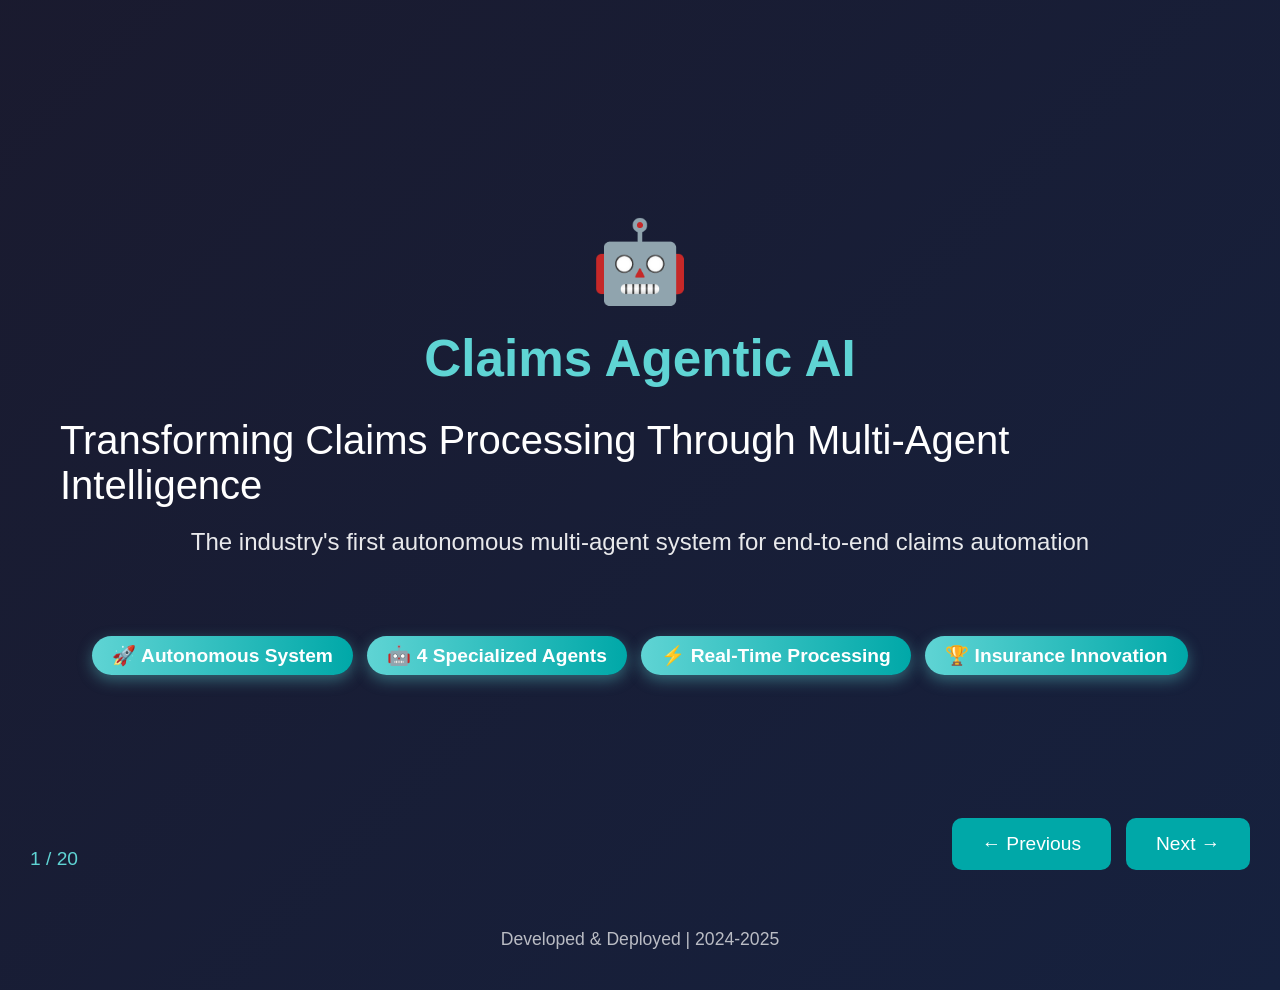
==== index.html @ 51fda303 "Add files via upload" ====
<!DOCTYPE html>
<html lang="en">
<head>
    <meta charset="UTF-8">
    <meta name="viewport" content="width=device-width, initial-scale=1.0">
    <title>Claims Agentic AI - AIA Presentation</title>
    <style>
        * {
            margin: 0;
            padding: 0;
            box-sizing: border-box;
        }

        :root {
            --aia-teal: #00A8A8;
            --aia-dark-teal: #008B8B;
            --aia-light-teal: #7DD3C0;
            --aia-cyan: #5FD4D4;
            --dark-bg: #1a1a2e;
            --light-bg: #f5f5f5;
            --text-dark: #2c3e50;
            --text-light: #ffffff;
        }

        body {
            font-family: 'Segoe UI', Tahoma, Geneva, Verdana, sans-serif;
            overflow: hidden;
            background: var(--dark-bg);
            margin: 0;
            padding: 0;
            width: 100vw;
            height: 100vh;
            display: flex;
            align-items: center;
            justify-content: center;
        }

        .presentation {
            width: 1920px;
            height: 1080px;
            position: relative;
            transform-origin: center center;
        }

        /* Scale presentation to fit viewport */
        @media screen and (max-width: 1919px) {
            .presentation {
                transform: scale(calc(100vw / 1920));
            }
        }

        @media screen and (min-height: 1081px) {
            .presentation {
                transform: scale(calc(100vh / 1080));
            }
        }

        @media screen and (min-width: 1920px) and (min-height: 1081px) {
            .presentation {
                transform: scale(min(calc(100vw / 1920), calc(100vh / 1080)));
            }
        }

        .slide {
            width: 100%;
            height: 100%;
            position: absolute;
            top: 0;
            left: 0;
            opacity: 0;
            transition: opacity 0.6s ease-in-out;
            display: flex;
            flex-direction: column;
            justify-content: center;
            align-items: center;
            padding: 60px;
            overflow: hidden;
        }

        .slide.active {
            opacity: 1;
            z-index: 1;
        }

        .slide-dark {
            background: linear-gradient(135deg, var(--dark-bg) 0%, #16213e 100%);
            color: var(--text-light);
        }

        .slide-light {
            background: var(--light-bg);
            color: var(--text-dark);
        }

        h1 {
            font-size: clamp(2.5rem, 4vw, 4rem);
            margin-bottom: 30px;
            font-weight: 700;
        }

        h2 {
            font-size: clamp(2rem, 3vw, 3rem);
            margin-bottom: 25px;
            font-weight: 600;
        }

        h3 {
            font-size: clamp(1.5rem, 2vw, 2rem);
            margin-bottom: 20px;
            font-weight: 500;
        }

        .highlight {
            color: var(--aia-cyan);
        }

        .problem-text {
            font-size: 1.5rem;
            line-height: 1.8;
            max-width: 1200px;
            text-align: center;
            margin-top: 30px;
        }

        .stats-container {
            display: flex;
            gap: 40px;
            margin-top: 50px;
            flex-wrap: wrap;
            justify-content: center;
        }

        .stat-box {
            background: rgba(95, 212, 212, 0.1);
            border: 2px solid var(--aia-cyan);
            border-radius: 20px;
            padding: 40px;
            min-width: 300px;
            text-align: center;
            transition: transform 0.3s ease;
        }

        .stat-box:hover {
            transform: translateY(-10px);
            box-shadow: 0 10px 30px rgba(95, 212, 212, 0.3);
        }

        .stat-number {
            font-size: 4rem;
            font-weight: 700;
            color: var(--aia-cyan);
            margin-bottom: 15px;
        }

        .stat-label {
            font-size: 1.3rem;
            line-height: 1.6;
        }

        .workflow-step {
            background: rgba(255, 255, 255, 0.05);
            border-left: 4px solid var(--aia-cyan);
            padding: 25px 30px;
            margin: 15px 0;
            border-radius: 10px;
            font-size: 1.4rem;
            max-width: 900px;
            width: 100%;
            text-align: left;
        }

        .workflow-step strong {
            color: var(--aia-cyan);
            font-size: 1.6rem;
        }

        .icon {
            font-size: 5rem;
            margin-bottom: 20px;
        }

        .navigation {
            position: fixed;
            bottom: 30px;
            right: 30px;
            display: flex;
            gap: 15px;
            z-index: 1000;
        }

        .nav-btn {
            background: var(--aia-teal);
            color: white;
            border: none;
            padding: 15px 30px;
            font-size: 1.2rem;
            border-radius: 10px;
            cursor: pointer;
            transition: background 0.3s ease;
        }

        .nav-btn:hover {
            background: var(--aia-dark-teal);
        }

        .slide-counter {
            position: fixed;
            bottom: 30px;
            left: 30px;
            color: var(--aia-cyan);
            font-size: 1.2rem;
            z-index: 1000;
        }

        .two-column {
            display: grid;
            grid-template-columns: 1fr 1fr;
            gap: 50px;
            max-width: 1400px;
            width: 100%;
            align-items: center;
        }

        .benefit-list {
            text-align: left;
            font-size: 1.4rem;
            line-height: 2;
        }

        .benefit-list li {
            margin: 20px 0;
            padding-left: 30px;
            position: relative;
        }

        .benefit-list li::before {
            content: "✓";
            position: absolute;
            left: 0;
            color: var(--aia-cyan);
            font-size: 1.8rem;
            font-weight: bold;
        }

        .process-table {
            width: 100%;
            max-width: 1200px;
            margin-top: 30px;
            border-collapse: separate;
            border-spacing: 0 10px;
        }

        .process-table th,
        .process-table td {
            padding: 20px;
            text-align: left;
            font-size: 1.2rem;
        }

        .process-table th {
            background: var(--aia-teal);
            color: white;
            font-weight: 600;
        }

        .process-table td {
            background: rgba(255, 255, 255, 0.9);
            color: var(--text-dark);
        }

        .process-table tr:hover td {
            background: rgba(95, 212, 212, 0.2);
        }

        .ai-focus {
            background: linear-gradient(90deg, var(--aia-cyan) 0%, var(--aia-teal) 100%) !important;
            color: white !important;
            font-weight: bold;
        }

        .robot-icon {
            font-size: 8rem;
            margin: 30px 0;
        }

        ul {
            list-style: none;
        }

        .chart-container {
            display: flex;
            align-items: flex-end;
            gap: 30px;
            margin: 40px 0;
            height: 400px;
        }

        .chart-bar {
            flex: 1;
            background: var(--aia-teal);
            border-radius: 10px 10px 0 0;
            position: relative;
            display: flex;
            flex-direction: column;
            justify-content: flex-end;
            align-items: center;
            padding: 20px;
            color: white;
            transition: all 0.3s ease;
        }

        .chart-bar:hover {
            transform: scale(1.05);
        }

        .chart-label {
            margin-top: 15px;
            font-size: 1.2rem;
            text-align: center;
        }

        .future-vision {
            font-size: 1.8rem;
            max-width: 1000px;
            text-align: center;
            line-height: 1.8;
            margin: 30px 0;
        }

        @keyframes fadeInUp {
            from {
                opacity: 0;
                transform: translateY(30px);
            }
            to {
                opacity: 1;
                transform: translateY(0);
            }
        }

        .animate-in {
            animation: fadeInUp 0.8s ease-out;
        }

        .demo-container {
            display: grid;
            grid-template-columns: 1fr 1fr;
            gap: 30px;
            max-width: 1400px;
            width: 100%;
            align-items: start;
        }

        .demo-screenshot {
            width: 100%;
            border-radius: 15px;
            box-shadow: 0 10px 40px rgba(0, 0, 0, 0.3);
            border: 2px solid var(--aia-cyan);
        }

        .demo-text {
            display: flex;
            flex-direction: column;
            justify-content: center;
            font-size: 2.5rem;
            line-height: 1.4;
            text-align: left;
        }

        .demo-text .subtitle {
            font-size: 1.3rem;
            margin-top: 20px;
            opacity: 0.8;
        }

        .three-column {
            display: grid;
            grid-template-columns: repeat(3, 1fr);
            gap: 30px;
            max-width: 1400px;
            width: 100%;
            margin-top: 40px;
        }

        .team-box {
            background: rgba(0, 168, 168, 0.15);
            border: 2px solid var(--aia-teal);
            border-radius: 15px;
            padding: 30px;
            text-align: left;
        }

        .team-box h3 {
            color: var(--aia-cyan);
            font-size: 1.6rem;
            margin-bottom: 15px;
            border-bottom: 2px solid var(--aia-cyan);
            padding-bottom: 10px;
        }

        .team-box h4 {
            font-size: 1.2rem;
            margin-top: 20px;
            margin-bottom: 10px;
            font-style: italic;
            color: var(--aia-light-teal);
        }

        .team-box ul {
            font-size: 1.1rem;
            line-height: 1.8;
            margin-left: 20px;
            list-style: disc;
        }

        .value-box {
            background: linear-gradient(135deg, rgba(0, 168, 168, 0.2) 0%, rgba(95, 212, 212, 0.1) 100%);
            border: 2px solid var(--aia-cyan);
            border-radius: 20px;
            padding: 40px 30px;
            text-align: left;
            transition: transform 0.3s ease;
        }

        .value-box:hover {
            transform: translateY(-10px);
            box-shadow: 0 15px 40px rgba(95, 212, 212, 0.3);
        }

        .value-box .multiplier {
            font-size: 5rem;
            font-weight: 700;
            color: var(--aia-cyan);
            margin-bottom: 10px;
        }

        .value-box .value-title {
            font-size: 2rem;
            font-weight: 600;
            margin-bottom: 20px;
        }

        .value-box .value-desc {
            font-size: 1.2rem;
            line-height: 1.6;
            opacity: 0.9;
        }

        .claims-type-box {
            background: linear-gradient(135deg, rgba(0, 168, 168, 0.25) 0%, rgba(95, 212, 212, 0.15) 100%);
            border: 2px solid var(--aia-teal);
            border-radius: 20px;
            padding: 35px;
            text-align: center;
        }

        .claims-type-box h3 {
            font-size: 2rem;
            margin-bottom: 25px;
            color: var(--aia-cyan);
        }

        .metric {
            font-size: 3rem;
            font-weight: 700;
            color: var(--aia-cyan);
            margin: 15px 0;
        }

        .metric-arrow {
            font-size: 2.5rem;
            margin: 0 15px;
            color: var(--aia-light-teal);
        }

        .metric-label {
            font-size: 1.3rem;
            margin-top: 10px;
            line-height: 1.5;
        }

        .icon-large {
            font-size: 4rem;
            margin: 20px 0;
        }

        .workflow-visual {
            display: grid;
            grid-template-columns: 1fr 1fr;
            gap: 50px;
            max-width: 1400px;
            width: 100%;
            align-items: center;
        }

        .workflow-title-section {
            text-align: left;
            padding: 40px;
            background: linear-gradient(135deg, rgba(0, 168, 168, 0.1) 0%, rgba(95, 212, 212, 0.05) 100%);
            border-radius: 20px;
            border-left: 5px solid var(--aia-cyan);
        }

        .workflow-title-section h3 {
            font-size: 2.5rem;
            margin-bottom: 20px;
            line-height: 1.3;
        }

        .workflow-title-section .workflow-icon {
            font-size: 6rem;
            margin-bottom: 20px;
        }

        .workflow-steps-visual {
            display: flex;
            flex-direction: column;
            gap: 20px;
        }

        .workflow-step-visual {
            background: rgba(255, 255, 255, 0.03);
            border: 2px solid rgba(95, 212, 212, 0.3);
            border-radius: 15px;
            padding: 25px 30px;
            display: flex;
            align-items: center;
            gap: 20px;
            transition: all 0.3s ease;
            position: relative;
        }

        .workflow-step-visual:hover {
            background: rgba(95, 212, 212, 0.1);
            border-color: var(--aia-cyan);
            transform: translateX(10px);
        }

        .workflow-step-visual::after {
            content: "↓";
            position: absolute;
            bottom: -30px;
            left: 50%;
            transform: translateX(-50%);
            font-size: 2rem;
            color: var(--aia-cyan);
        }

        .workflow-step-visual:last-child::after {
            display: none;
        }

        .workflow-step-icon {
            font-size: 2.5rem;
            min-width: 60px;
            text-align: center;
        }

        .workflow-step-content {
            flex: 1;
        }

        .workflow-step-content .step-title {
            font-size: 1.4rem;
            font-weight: 600;
            color: var(--aia-cyan);
            margin-bottom: 8px;
        }

        .workflow-step-content .step-desc {
            font-size: 1.2rem;
            opacity: 0.9;
            line-height: 1.5;
        }

        .agent-grid {
            display: grid;
            grid-template-columns: repeat(2, 1fr);
            gap: 30px;
            max-width: 1200px;
            width: 100%;
            margin-top: 40px;
        }

        .agent-card {
            background: linear-gradient(135deg, rgba(0, 168, 168, 0.15) 0%, rgba(95, 212, 212, 0.08) 100%);
            border: 2px solid var(--aia-cyan);
            border-radius: 20px;
            padding: 35px;
            text-align: left;
            position: relative;
            overflow: hidden;
            transition: all 0.4s ease;
        }

        .agent-card::before {
            content: "";
            position: absolute;
            top: 0;
            left: 0;
            width: 5px;
            height: 100%;
            background: linear-gradient(180deg, var(--aia-cyan) 0%, var(--aia-teal) 100%);
        }

        .agent-card:hover {
            transform: translateY(-10px) scale(1.02);
            box-shadow: 0 20px 50px rgba(95, 212, 212, 0.4);
            border-color: var(--aia-light-teal);
        }

        .agent-card .agent-icon {
            font-size: 3.5rem;
            margin-bottom: 20px;
        }

        .agent-card h3 {
            font-size: 1.8rem;
            color: var(--aia-cyan);
            margin-bottom: 15px;
            font-weight: 600;
        }

        .agent-card .agent-desc {
            font-size: 1.2rem;
            line-height: 1.7;
            opacity: 0.95;
            margin-bottom: 20px;
        }

        .agent-card .agent-capabilities {
            margin-top: 15px;
            padding-top: 15px;
            border-top: 1px solid rgba(95, 212, 212, 0.3);
        }

        .agent-card .capability-tag {
            display: inline-block;
            background: rgba(95, 212, 212, 0.2);
            color: var(--aia-light-teal);
            padding: 5px 12px;
            border-radius: 15px;
            font-size: 0.9rem;
            margin: 5px 5px 5px 0;
            border: 1px solid rgba(95, 212, 212, 0.4);
        }

        .orchestration-diagram {
            position: relative;
            width: 100%;
            max-width: 1200px;
            margin: 40px auto;
            padding: 40px;
        }

        .agent-node {
            background: linear-gradient(135deg, rgba(0, 168, 168, 0.2) 0%, rgba(95, 212, 212, 0.1) 100%);
            border: 3px solid var(--aia-cyan);
            border-radius: 15px;
            padding: 20px 25px;
            text-align: center;
            position: relative;
            margin: 20px;
            display: inline-block;
            min-width: 200px;
            transition: all 0.3s ease;
        }

        .agent-node:hover {
            transform: scale(1.05);
            box-shadow: 0 10px 30px rgba(95, 212, 212, 0.5);
        }

        .agent-node .node-icon {
            font-size: 2.5rem;
            margin-bottom: 10px;
        }

        .agent-node .node-title {
            font-size: 1.3rem;
            font-weight: 600;
            color: var(--aia-cyan);
        }

        .framework-features {
            display: grid;
            grid-template-columns: repeat(3, 1fr);
            gap: 25px;
            max-width: 1300px;
            width: 100%;
            margin-top: 40px;
        }

        .feature-card {
            background: rgba(0, 168, 168, 0.1);
            border: 2px solid var(--aia-teal);
            border-radius: 15px;
            padding: 30px;
            text-align: center;
            transition: all 0.3s ease;
        }

        .feature-card:hover {
            background: rgba(0, 168, 168, 0.15);
            transform: translateY(-5px);
        }

        .feature-card .feature-icon {
            font-size: 3rem;
            margin-bottom: 15px;
        }

        .feature-card h4 {
            font-size: 1.5rem;
            color: var(--aia-cyan);
            margin-bottom: 12px;
            font-weight: 600;
        }

        .feature-card p {
            font-size: 1.1rem;
            line-height: 1.6;
            opacity: 0.9;
        }

        .innovation-badge {
            display: inline-block;
            background: linear-gradient(90deg, var(--aia-cyan) 0%, var(--aia-teal) 100%);
            color: white;
            padding: 8px 20px;
            border-radius: 25px;
            font-size: 1.2rem;
            font-weight: 600;
            margin: 10px 5px;
            box-shadow: 0 5px 15px rgba(95, 212, 212, 0.4);
        }

        .day-in-life-container {
            max-width: 1400px;
            width: 100%;
            display: flex;
            flex-direction: column;
            gap: 30px;
        }

        .time-block {
            background: rgba(255, 255, 255, 0.03);
            border-left: 5px solid var(--aia-cyan);
            border-radius: 15px;
            padding: 30px 40px;
            display: flex;
            align-items: center;
            gap: 30px;
            transition: all 0.3s ease;
        }

        .time-block:hover {
            background: rgba(95, 212, 212, 0.08);
            transform: translateX(10px);
        }

        .time-stamp {
            font-size: 2rem;
            font-weight: 700;
            color: var(--aia-cyan);
            min-width: 120px;
            text-align: center;
        }

        .activity-content {
            flex: 1;
        }

        .activity-title {
            font-size: 1.6rem;
            font-weight: 600;
            margin-bottom: 10px;
            color: var(--aia-light-teal);
        }

        .activity-desc {
            font-size: 1.3rem;
            line-height: 1.6;
            opacity: 0.9;
        }

        .pain-point {
            color: #ff6b6b;
            font-weight: 600;
        }

        .system-list {
            display: grid;
            grid-template-columns: repeat(2, 1fr);
            gap: 20px;
            margin-top: 30px;
            max-width: 1000px;
        }

        .system-card {
            background: rgba(255, 107, 107, 0.1);
            border: 2px solid #ff6b6b;
            border-radius: 12px;
            padding: 20px;
            text-align: center;
            font-size: 1.3rem;
            font-weight: 500;
        }

        .intro-question {
            font-size: 1.8rem;
            line-height: 2;
            max-width: 1200px;
            text-align: center;
            margin: 20px 0;
        }

        .emphasis {
            color: var(--aia-cyan);
            font-weight: 600;
            font-size: 2rem;
        }

        .future-contrast {
            background: linear-gradient(135deg, rgba(0, 168, 168, 0.15) 0%, rgba(95, 212, 212, 0.08) 100%);
            border: 3px solid var(--aia-cyan);
            border-radius: 20px;
            padding: 40px;
            margin-top: 30px;
            max-width: 1200px;
        }

        .future-contrast h3 {
            color: var(--aia-cyan);
            margin-bottom: 20px;
        }

        .contrast-point {
            font-size: 1.4rem;
            line-height: 1.8;
            margin: 15px 0;
            padding-left: 30px;
            position: relative;
        }

        .contrast-point::before {
            content: "✓";
            position: absolute;
            left: 0;
            color: var(--aia-cyan);
            font-size: 1.8rem;
            font-weight: bold;
        }

        .orchestration-diagram {
            display: flex;
            flex-direction: column;
            align-items: center;
            gap: 30px;
            max-width: 1400px;
            margin: 20px auto;
        }

        .orchestration-row {
            display: flex;
            align-items: center;
            justify-content: center;
            gap: 30px;
            width: 100%;
        }

        .orchestration-box {
            background: linear-gradient(135deg, rgba(0, 168, 168, 0.2) 0%, rgba(95, 212, 212, 0.1) 100%);
            border: 3px solid var(--aia-cyan);
            border-radius: 15px;
            padding: 25px 40px;
            min-width: 200px;
            text-align: center;
            position: relative;
        }

        .orchestration-box.orchestrator {
            background: linear-gradient(135deg, rgba(0, 168, 168, 0.3) 0%, rgba(95, 212, 212, 0.2) 100%);
            border: 4px solid var(--aia-cyan);
            box-shadow: 0 0 30px rgba(0, 168, 168, 0.5);
        }

        .orchestration-box h4 {
            font-size: 1.6rem;
            margin-bottom: 8px;
            color: var(--aia-cyan);
        }

        .orchestration-box p {
            font-size: 1.1rem;
            opacity: 0.9;
            margin: 0;
        }

        .orchestration-arrow {
            font-size: 3rem;
            color: var(--aia-cyan);
            animation: pulse 2s infinite;
        }

        @keyframes pulse {
            0%, 100% { opacity: 1; }
            50% { opacity: 0.5; }
        }

        .agent-boxes {
            display: grid;
            grid-template-columns: repeat(2, 1fr);
            gap: 20px;
            width: 100%;
            max-width: 800px;
        }

        .agent-small-box {
            background: rgba(255, 255, 255, 0.05);
            border: 2px solid var(--aia-light-teal);
            border-radius: 12px;
            padding: 20px;
            text-align: center;
            font-size: 1.1rem;
            font-weight: 600;
            color: var(--aia-light-teal);
            transition: all 0.3s ease;
        }

        .agent-small-box:hover {
            background: rgba(95, 212, 212, 0.1);
            border-color: var(--aia-cyan);
            transform: translateY(-5px);
        }

        .agent-small-box .agent-icon-small {
            font-size: 2.5rem;
            display: block;
            margin-bottom: 10px;
        }

        .agent-small-box .agent-name {
            font-size: 1.3rem;
            font-weight: 700;
            margin-bottom: 8px;
            color: var(--aia-cyan);
        }

        .agent-small-box .agent-capabilities-small {
            font-size: 0.95rem;
            opacity: 0.85;
            line-height: 1.4;
            margin-top: 8px;
        }

        .orchestration-label {
            position: absolute;
            top: -15px;
            background: var(--dark-bg);
            padding: 5px 15px;
            font-size: 0.9rem;
            color: var(--aia-cyan);
            font-weight: 700;
            text-transform: uppercase;
            letter-spacing: 1px;
        }
    </style>
</head>
<body>
    <div class="presentation">
        <!-- Slide 1: Title -->
        <div class="slide slide-dark active">
            <div class="icon">🤖</div>
            <h1><span class="highlight">Claims Agentic AI</span></h1>
            <h3 style="font-size: 2.5rem; margin-bottom: 20px;">Transforming Claims Processing Through Multi-Agent Intelligence</h3>
            <p style="font-size: 1.5rem; max-width: 1000px; text-align: center; margin-bottom: 30px; opacity: 0.9;">
                The industry's first autonomous multi-agent system for end-to-end claims automation
            </p>
            <div style="margin-top: 40px;">
                <span class="innovation-badge">🚀 Autonomous System</span>
                <span class="innovation-badge">🤖 4 Specialized Agents</span>
                <span class="innovation-badge">⚡ Real-Time Processing</span>
                <span class="innovation-badge">🏆 Insurance Innovation</span>
            </div>
            <div style="position: absolute; bottom: 40px; font-size: 1.1rem; opacity: 0.7;">
                Developed & Deployed | 2024-2025
            </div>
        </div>

        <!-- Slide 2: Introduction Questions -->
        <div class="slide slide-dark">
            <div class="icon">🤔</div>
            <h2>Have you ever filed an insurance claim?</h2>
            <div class="intro-question">
                <p style="font-size: 2rem;">You remember the <span class="highlight">customer experience</span></p>
                <p style="margin-top: 60px; font-size: 2.5rem;"><strong>But what happens <span class="highlight">behind the scenes?</span></strong></p>
            </div>
        </div>

        <!-- Slide 3: Behind the Scenes Questions -->
        <div class="slide slide-dark">
            <div class="icon">🔍</div>
            <h2>The Hidden Reality</h2>
            <div class="intro-question">
                <p><span class="emphasis">6+ systems</span> to review one case</p>
                <p style="margin-top: 40px;"><span class="emphasis">100% manual</span> review for flagged claims</p>
                <p style="margin-top: 40px;"><span class="emphasis">Hours</span> gathering fragmented data</p>
                <p style="margin-top: 60px; font-size: 1.5rem; opacity: 0.8;">...before the assessment even begins</p>
            </div>
        </div>

        <!-- Slide 4: A Day in the Life - Current State -->
        <div class="slide slide-dark">
            <h2>A Typical Day: <span class="pain-point">Claims Assessor</span></h2>
            <div class="day-in-life-container">
                <div class="time-block">
                    <div class="time-stamp">9:00 AM</div>
                    <div class="activity-content">
                        <div class="activity-title">Inbox: <span class="pain-point">20 claims</span></div>
                        <div class="activity-desc">Each needs manual review across 6+ systems</div>
                    </div>
                </div>
                <div class="time-block">
                    <div class="time-stamp">9:15 AM</div>
                    <div class="activity-content">
                        <div class="activity-title">System hopping</div>
                        <div class="activity-desc">Policy system → Claims history → Customer portal → Documents</div>
                    </div>
                </div>
                <div class="time-block">
                    <div class="time-stamp">10:30 AM</div>
                    <div class="activity-content">
                        <div class="activity-title">"Eye-ball" document review</div>
                        <div class="activity-desc">Is this relevant? Authentic? Does it match the claim?</div>
                    </div>
                </div>
                <div class="time-block">
                    <div class="time-stamp">12:00 PM</div>
                    <div class="activity-content">
                        <div class="activity-title">Cross-referencing history</div>
                        <div class="activity-desc">Searching for patterns, duplicates, fraud indicators</div>
                    </div>
                </div>
                <div class="time-block">
                    <div class="time-stamp">1:00 PM</div>
                    <div class="activity-content">
                        <div class="activity-title">Progress: <span class="pain-point">3 of 20</span> claims</div>
                        <div class="activity-desc">17 more to go... and it's only lunch</div>
                    </div>
                </div>
            </div>
        </div>

        <!-- Slide 5: Data Fragmentation -->
        <div class="slide slide-dark">
            <h2><span class="pain-point">6 Business Areas</span> for 1 Decision</h2>
            <p style="font-size: 1.3rem; margin-bottom: 40px; opacity: 0.85;">Data scattered across multiple systems - IL, Case 360, Claims Ezy, and more</p>
            <div class="system-list">
                <div class="system-card">
                    <div style="font-size: 2rem; margin-bottom: 10px;">📋</div>
                    <div style="font-weight: 600;">Policy Management</div>
                    <div style="font-size: 0.9rem; opacity: 0.7; margin-top: 5px;">Integral Life</div>
                </div>
                <div class="system-card">
                    <div style="font-size: 2rem; margin-bottom: 10px;">🗄️</div>
                    <div style="font-weight: 600;">Claims History</div>
                    <div style="font-size: 0.9rem; opacity: 0.7; margin-top: 5px;">IL, Case 360</div>
                </div>
                <div class="system-card">
                    <div style="font-size: 2rem; margin-bottom: 10px;">👤</div>
                    <div style="font-weight: 600;">Customer Info</div>
                    <div style="font-size: 0.9rem; opacity: 0.7; margin-top: 5px;">Multiple systems</div>
                </div>
                <div class="system-card">
                    <div style="font-size: 2rem; margin-bottom: 10px;">📄</div>
                    <div style="font-weight: 600;">Documents</div>
                    <div style="font-size: 0.9rem; opacity: 0.7; margin-top: 5px;">Case 360</div>
                </div>
                <div class="system-card">
                    <div style="font-size: 2rem; margin-bottom: 10px;">💰</div>
                    <div style="font-weight: 600;">Payments</div>
                    <div style="font-size: 0.9rem; opacity: 0.7; margin-top: 5px;">Claims Ezy, IL</div>
                </div>
                <div class="system-card">
                    <div style="font-size: 2rem; margin-bottom: 10px;">📊</div>
                    <div style="font-weight: 600;">Business Rules</div>
                    <div style="font-size: 0.9rem; opacity: 0.7; margin-top: 5px;">Across systems</div>
                </div>
            </div>
            <p class="problem-text" style="margin-top: 40px; font-size: 2rem;">
                Every context switch = <span class="pain-point">Lost time</span><br>
                Every manual review = <span class="pain-point">Human error risk</span><br>
                Every repetitive task = <span class="pain-point">Reduced efficiency</span>
            </p>
        </div>

        <!-- Slide 6: The Future - Introduction -->
        <div class="slide slide-dark">
            <div class="icon">✨</div>
            <h2>Now Imagine: <span class="highlight">One Morning in 2025</span></h2>
            <div class="future-contrast">
                <h3>The Future of Work</h3>
                <div class="contrast-point">ONE interface. All systems integrated.</div>
                <div class="contrast-point">20 claims. Each with AI-powered summary.</div>
                <div class="contrast-point">Click once: Policy + History + Documents + Decision recommendation</div>
                <div class="contrast-point">Zero system hopping. Zero manual validation.</div>
                <div class="contrast-point">Your expertise focused on judgment, not data gathering</div>
            </div>
            <p style="font-size: 2.2rem; margin-top: 50px; text-align: center; font-weight: 600;">
                The <span class="highlight">Future of Claims Assessment</span> starts today
            </p>
        </div>

        <!-- Slide 7: The Problem -->
        <div class="slide slide-dark">
            <div class="icon">⚠️</div>
            <h2>The Core Problem</h2>
            <p class="problem-text" style="font-size: 2.2rem; line-height: 1.6;">
                Manual processes don't scale.<br>
                <span style="margin-top: 30px; display: block;">Claims volume is <span class="highlight">growing</span></span>
                <span style="margin-top: 20px; display: block;">Assessment capacity is <span class="pain-point">not</span></span>
            </p>
        </div>

        <!-- Slide 3: Key Pain Points -->
        <div class="slide slide-dark">
            <h2>Key Factors Contributing to Manual Workload</h2>
            <div class="stats-container">
                <div class="stat-box">
                    <div class="stat-number">54%</div>
                    <div class="stat-label">Cases fail OCR and/or business validation logic, requiring manual input at submission</div>
                </div>
                <div class="stat-box">
                    <div class="stat-number">52%</div>
                    <div class="stat-label">Claim cases failing auto-validation and require assessor to perform another round of validation</div>
                </div>
                <div class="stat-box">
                    <div class="stat-number">10%</div>
                    <div class="stat-label">Cases require pending management</div>
                </div>
            </div>
        </div>

        <!-- Slide 4: The Opportunity -->
        <div class="slide slide-dark">
            <h2>The Opportunity</h2>
            <div class="future-vision">
                <p><strong>64%</strong> of operations headcount currently perform day-to-day routine tasks to support our growing business.</p>
                <p style="margin-top: 30px;">With <strong>1.15m</strong> individual life customers and <strong>3.4m</strong> in-force IL policies (2025-2028),</p>
                <p style="margin-top: 20px; font-size: 2.2rem;">There is an opportunity to leverage <span class="highlight">Agentic AI instead of adding operation headcount</span></p>
            </div>
        </div>

        <!-- Slide 5: The Solution -->
        <div class="slide slide-dark">
            <div class="icon">🤖</div>
            <h2>The Solution: <span class="highlight">Multi-Agent AI</span></h2>
            <div class="benefit-list">
                <ul>
                    <li>4 specialized agents working autonomously</li>
                    <li>Extract, validate, and process claims automatically</li>
                    <li>Real-time decisions with built-in business rules</li>
                    <li>Human oversight for exceptional cases</li>
                </ul>
            </div>
        </div>

        <!-- Slide 5b: Multi-Agent Architecture -->
        <div class="slide slide-dark">
            <h2 style="margin-bottom: 10px;"><span class="highlight">Detailed View of Agentic AI Claim Process</span></h2>

            <!-- Top: Incoming Claim -->
            <div style="text-align: center; margin-bottom: 4px;">
                <div style="display: inline-block; border: 2px solid var(--aia-cyan); border-radius: 25px; padding: 6px 20px; background: rgba(95, 212, 212, 0.1);">
                    <span style="font-size: 1.05rem; font-weight: 600;">📋 Incoming claim is submitted</span>
                </div>
            </div>

            <!-- Arrow down to OCR -->
            <div style="text-align: center; margin-bottom: 2px;">
                <div style="font-size: 1.5rem; color: var(--aia-cyan);">↓</div>
            </div>

            <!-- OCR Extraction Stage -->
            <div style="text-align: center; margin-bottom: 4px;">
                <div style="display: inline-block; background: linear-gradient(135deg, rgba(0, 168, 168, 0.2) 0%, rgba(95, 212, 212, 0.1) 100%); border: 2px solid var(--aia-teal); border-radius: 12px; padding: 8px 24px; box-shadow: 0 3px 12px rgba(0, 168, 168, 0.2);">
                    <div style="font-size: 1.6rem; margin-bottom: 3px;">📄</div>
                    <h3 style="font-size: 1.2rem; margin-bottom: 3px; font-weight: 700; color: var(--aia-cyan);">OCR Data Extraction</h3>
                    <p style="font-size: 0.9rem; margin: 0; opacity: 0.9;">Extracts relevant data from submitted documents</p>
                </div>
            </div>

            <!-- Arrow down to Claims Manager -->
            <div style="text-align: center; margin-bottom: 2px;">
                <div style="font-size: 1.5rem; color: var(--aia-cyan);">↓</div>
            </div>

            <!-- Claims Manager Bar -->
            <div style="background: linear-gradient(90deg, var(--aia-cyan) 0%, #d946ef 100%); padding: 10px; border-radius: 12px; margin-bottom: 5px; box-shadow: 0 4px 15px rgba(95, 212, 212, 0.4);">
                <h3 style="font-size: 1.4rem; margin-bottom: 4px; font-weight: 700; text-align: center;">Claims Manager</h3>
                <p style="font-size: 1rem; margin: 0; text-align: center; opacity: 0.95;">Orchestrates which agents and tools are needed to process a claim</p>
            </div>

            <!-- Downward Arrows from Claims Manager -->
            <div style="display: grid; grid-template-columns: repeat(4, 1fr); gap: 18px; max-width: 1300px; margin-left: auto; margin-right: auto; margin-bottom: 2px;">
                <div style="text-align: center;">
                    <div style="font-size: 1.5rem; color: var(--aia-cyan); animation: pulse 2s infinite;">↓</div>
                </div>
                <div style="text-align: center;">
                    <div style="font-size: 1.5rem; color: var(--aia-cyan); animation: pulse 2s infinite 0.2s;">↓</div>
                </div>
                <div style="text-align: center;">
                    <div style="font-size: 1.5rem; color: var(--aia-cyan); animation: pulse 2s infinite 0.4s;">↓</div>
                </div>
                <div style="text-align: center;">
                    <div style="font-size: 1.5rem; color: var(--aia-cyan); animation: pulse 2s infinite 0.6s;">↓</div>
                </div>
            </div>

            <!-- Agent Workflow Grid -->
            <div style="display: grid; grid-template-columns: repeat(4, 1fr); gap: 18px; margin-bottom: 6px; max-width: 1300px; margin-left: auto; margin-right: auto;">

                <!-- Document Validation Agent -->
                <div class="process-agent-card" style="box-shadow: 0 4px 15px rgba(0, 168, 168, 0.3);">
                    <div class="agent-header" style="background: linear-gradient(135deg, rgba(0, 168, 168, 0.25) 0%, rgba(95, 212, 212, 0.15) 100%); border: 2px solid var(--aia-cyan); border-radius: 10px 10px 0 0; padding: 10px; text-align: center;">
                        <h4 style="font-size: 1.15rem; margin-bottom: 4px; color: var(--aia-cyan); font-weight: 700;">Document Validation</h4>
                        <p style="font-size: 0.85rem; margin: 0; line-height: 1.3;">Validates submitted documents for completeness, authenticity, and relevance</p>
                    </div>
                    <div class="agent-tool" style="background: rgba(255, 255, 255, 0.05); border: 2px solid rgba(95, 212, 212, 0.5); border-top: none; border-radius: 0 0 10px 10px; padding: 10px; text-align: center; min-height: 80px; display: flex; flex-direction: column; align-items: center; justify-content: center;">
                        <div style="font-size: 2rem; margin-bottom: 5px;">📄</div>
                        <div style="font-size: 0.9rem; font-weight: 600; color: var(--aia-light-teal);">OCR Processing<br>Document Classification</div>
                    </div>
                </div>

                <!-- Claim Validation Agent -->
                <div class="process-agent-card" style="box-shadow: 0 4px 15px rgba(0, 168, 168, 0.3);">
                    <div class="agent-header" style="background: linear-gradient(135deg, rgba(0, 168, 168, 0.25) 0%, rgba(95, 212, 212, 0.15) 100%); border: 2px solid var(--aia-cyan); border-radius: 10px 10px 0 0; padding: 10px; text-align: center;">
                        <h4 style="font-size: 1.15rem; margin-bottom: 4px; color: var(--aia-cyan); font-weight: 700;">Claim Validation</h4>
                        <p style="font-size: 0.85rem; margin: 0; line-height: 1.3;">Verifies claim data against policy terms, benefit mappings, and business rules</p>
                    </div>
                    <div class="agent-tool" style="background: rgba(255, 255, 255, 0.05); border: 2px solid rgba(95, 212, 212, 0.5); border-top: none; border-radius: 0 0 10px 10px; padding: 10px; text-align: center; min-height: 80px; display: flex; flex-direction: column; align-items: center; justify-content: center;">
                        <div style="font-size: 2rem; margin-bottom: 5px;">✅</div>
                        <div style="font-size: 0.9rem; font-weight: 600; color: var(--aia-light-teal);">Policy Validation<br>Business Rules</div>
                    </div>
                </div>

                <!-- Claim Summarization Agent -->
                <div class="process-agent-card" style="box-shadow: 0 4px 15px rgba(0, 168, 168, 0.3);">
                    <div class="agent-header" style="background: linear-gradient(135deg, rgba(0, 168, 168, 0.25) 0%, rgba(95, 212, 212, 0.15) 100%); border: 2px solid var(--aia-cyan); border-radius: 10px 10px 0 0; padding: 10px; text-align: center;">
                        <h4 style="font-size: 1.15rem; margin-bottom: 4px; color: var(--aia-cyan); font-weight: 700;">Claim Summarization</h4>
                        <p style="font-size: 0.85rem; margin: 0; line-height: 1.3;">Generates intelligent summaries by analyzing claim details, historical patterns, and relevant context</p>
                    </div>
                    <div class="agent-tool" style="background: rgba(255, 255, 255, 0.05); border: 2px solid rgba(95, 212, 212, 0.5); border-top: none; border-radius: 0 0 10px 10px; padding: 10px; text-align: center; min-height: 80px; display: flex; flex-direction: column; align-items: center; justify-content: center;">
                        <div style="font-size: 2rem; margin-bottom: 5px;">📊</div>
                        <div style="font-size: 0.9rem; font-weight: 600; color: var(--aia-light-teal);">Contextual Analysis<br>Actionable Insights</div>
                    </div>
                </div>

                <!-- Claim Decision Agent -->
                <div class="process-agent-card" style="box-shadow: 0 4px 15px rgba(0, 168, 168, 0.3);">
                    <div class="agent-header" style="background: linear-gradient(135deg, rgba(0, 168, 168, 0.25) 0%, rgba(95, 212, 212, 0.15) 100%); border: 2px solid var(--aia-cyan); border-radius: 10px 10px 0 0; padding: 10px; text-align: center;">
                        <h4 style="font-size: 1.15rem; margin-bottom: 4px; color: var(--aia-cyan); font-weight: 700;">Claim Decision</h4>
                        <p style="font-size: 0.85rem; margin: 0; line-height: 1.3;">Applies business parameters and generates evidence-based recommendations</p>
                    </div>
                    <div class="agent-tool" style="background: rgba(255, 255, 255, 0.05); border: 2px solid rgba(95, 212, 212, 0.5); border-top: none; border-radius: 0 0 10px 10px; padding: 10px; text-align: center; min-height: 80px; display: flex; flex-direction: column; align-items: center; justify-content: center;">
                        <div style="font-size: 2rem; margin-bottom: 5px;">💡</div>
                        <div style="font-size: 0.9rem; font-weight: 600; color: var(--aia-light-teal);">Decision Logic<br>Risk Assessment</div>
                    </div>
                </div>

            </div>

            <!-- Downward Arrows to Human Review -->
            <div style="display: grid; grid-template-columns: repeat(4, 1fr); gap: 18px; max-width: 1300px; margin-left: auto; margin-right: auto; margin-bottom: 2px;">
                <div style="text-align: center;">
                    <div style="font-size: 1.5rem; color: var(--aia-light-teal);">↓</div>
                </div>
                <div style="text-align: center;">
                    <div style="font-size: 1.5rem; color: var(--aia-light-teal);">↓</div>
                </div>
                <div style="text-align: center;">
                    <div style="font-size: 1.5rem; color: var(--aia-light-teal);">↓</div>
                </div>
                <div style="text-align: center;">
                    <div style="font-size: 1.5rem; color: var(--aia-light-teal);">↓</div>
                </div>
            </div>

            <!-- Bottom: Human Review -->
            <div style="text-align: center; margin-top: 2px; margin-bottom: 10px;">
                <div style="display: inline-block; border: 2px solid #d946ef; border-radius: 25px; padding: 6px 20px; background: rgba(217, 70, 239, 0.1);">
                    <span style="font-size: 1.05rem; font-weight: 600;">👤 Human Review of Exceptions</span>
                </div>
            </div>

            <!-- Source Systems Section -->
            <div style="margin-top: 10px; padding-top: 10px; border-top: 2px solid rgba(95, 212, 212, 0.3);">
                <h3 style="text-align: center; font-size: 1.1rem; margin-bottom: 8px; color: var(--aia-cyan);">📊 Core Source Systems</h3>
                <div style="display: grid; grid-template-columns: repeat(3, 1fr); gap: 12px; max-width: 800px; margin: 0 auto;">
                    <div style="background: rgba(0, 168, 168, 0.1); border: 2px solid var(--aia-teal); border-radius: 8px; padding: 8px; text-align: center;">
                        <div style="font-size: 1.4rem; margin-bottom: 4px;">📋</div>
                        <div style="font-size: 0.95rem; font-weight: 600; color: var(--aia-light-teal);">Case 360</div>
                    </div>
                    <div style="background: rgba(0, 168, 168, 0.1); border: 2px solid var(--aia-teal); border-radius: 8px; padding: 8px; text-align: center;">
                        <div style="font-size: 1.4rem; margin-bottom: 4px;">🏥</div>
                        <div style="font-size: 0.95rem; font-weight: 600; color: var(--aia-light-teal);">Integral Life</div>
                    </div>
                    <div style="background: rgba(0, 168, 168, 0.1); border: 2px solid var(--aia-teal); border-radius: 8px; padding: 8px; text-align: center;">
                        <div style="font-size: 1.4rem; margin-bottom: 4px;">⚡</div>
                        <div style="font-size: 0.95rem; font-weight: 600; color: var(--aia-light-teal);">Claims Ezy</div>
                    </div>
                </div>
                <p style="font-size: 0.85rem; margin-top: 6px; text-align: center; opacity: 0.8;">These systems provide data to the Claims Manager ecosystem</p>
            </div>
        </div>

        <!-- Slide 5c: Agent Details -->
        <div class="slide slide-dark">
            <h2 style="margin-bottom: 12px;"><span class="highlight">Specialized Agent</span> Capabilities</h2>
            <p style="font-size: 1.1rem; margin-bottom: 20px; max-width: 1200px; text-align: center;">
                Each agent performs specific functions under autonomous orchestration
            </p>
            <div style="display: grid; grid-template-columns: repeat(2, 1fr); gap: 20px; max-width: 1200px; width: 100%; margin-top: 20px;">
                <div style="background: linear-gradient(135deg, rgba(0, 168, 168, 0.15) 0%, rgba(95, 212, 212, 0.08) 100%); border: 2px solid var(--aia-cyan); border-radius: 15px; padding: 25px; text-align: left; position: relative; overflow: hidden; transition: all 0.4s ease;">
                    <div style="position: absolute; top: 0; left: 0; width: 4px; height: 100%; background: linear-gradient(180deg, var(--aia-cyan) 0%, var(--aia-teal) 100%);"></div>
                    <div style="font-size: 2.8rem; margin-bottom: 12px;">📄</div>
                    <h3 style="font-size: 1.5rem; color: var(--aia-cyan); margin-bottom: 10px; font-weight: 600;">Document Validation Agent</h3>
                    <p style="font-size: 1.05rem; line-height: 1.5; opacity: 0.95; margin-bottom: 15px;">Intelligently validates submitted documents for completeness, authenticity, and relevance using advanced OCR and document analysis</p>
                    <div style="margin-top: 12px; padding-top: 12px; border-top: 1px solid rgba(95, 212, 212, 0.3);">
                        <span style="display: inline-block; background: rgba(95, 212, 212, 0.2); color: var(--aia-light-teal); padding: 4px 10px; border-radius: 12px; font-size: 0.85rem; margin: 4px 4px 4px 0; border: 1px solid rgba(95, 212, 212, 0.4);">OCR Processing</span>
                        <span style="display: inline-block; background: rgba(95, 212, 212, 0.2); color: var(--aia-light-teal); padding: 4px 10px; border-radius: 12px; font-size: 0.85rem; margin: 4px 4px 4px 0; border: 1px solid rgba(95, 212, 212, 0.4);">Document Classification</span>
                        <span style="display: inline-block; background: rgba(95, 212, 212, 0.2); color: var(--aia-light-teal); padding: 4px 10px; border-radius: 12px; font-size: 0.85rem; margin: 4px 4px 4px 0; border: 1px solid rgba(95, 212, 212, 0.4);">Data Extraction</span>
                    </div>
                </div>
                <div style="background: linear-gradient(135deg, rgba(0, 168, 168, 0.15) 0%, rgba(95, 212, 212, 0.08) 100%); border: 2px solid var(--aia-cyan); border-radius: 15px; padding: 25px; text-align: left; position: relative; overflow: hidden; transition: all 0.4s ease;">
                    <div style="position: absolute; top: 0; left: 0; width: 4px; height: 100%; background: linear-gradient(180deg, var(--aia-cyan) 0%, var(--aia-teal) 100%);"></div>
                    <div style="font-size: 2.8rem; margin-bottom: 12px;">✅</div>
                    <h3 style="font-size: 1.5rem; color: var(--aia-cyan); margin-bottom: 10px; font-weight: 600;">Claim Validation Agent</h3>
                    <p style="font-size: 1.05rem; line-height: 1.5; opacity: 0.95; margin-bottom: 15px;">Verifies claim data against IL system, policy terms, benefit mappings, and business rules to ensure accuracy and compliance</p>
                    <div style="margin-top: 12px; padding-top: 12px; border-top: 1px solid rgba(95, 212, 212, 0.3);">
                        <span style="display: inline-block; background: rgba(95, 212, 212, 0.2); color: var(--aia-light-teal); padding: 4px 10px; border-radius: 12px; font-size: 0.85rem; margin: 4px 4px 4px 0; border: 1px solid rgba(95, 212, 212, 0.4);">Policy Validation</span>
                        <span style="display: inline-block; background: rgba(95, 212, 212, 0.2); color: var(--aia-light-teal); padding: 4px 10px; border-radius: 12px; font-size: 0.85rem; margin: 4px 4px 4px 0; border: 1px solid rgba(95, 212, 212, 0.4);">Business Rules</span>
                        <span style="display: inline-block; background: rgba(95, 212, 212, 0.2); color: var(--aia-light-teal); padding: 4px 10px; border-radius: 12px; font-size: 0.85rem; margin: 4px 4px 4px 0; border: 1px solid rgba(95, 212, 212, 0.4);">Benefit Mapping</span>
                    </div>
                </div>
                <div style="background: linear-gradient(135deg, rgba(0, 168, 168, 0.15) 0%, rgba(95, 212, 212, 0.08) 100%); border: 2px solid var(--aia-cyan); border-radius: 15px; padding: 25px; text-align: left; position: relative; overflow: hidden; transition: all 0.4s ease;">
                    <div style="position: absolute; top: 0; left: 0; width: 4px; height: 100%; background: linear-gradient(180deg, var(--aia-cyan) 0%, var(--aia-teal) 100%);"></div>
                    <div style="font-size: 2.8rem; margin-bottom: 12px;">📊</div>
                    <h3 style="font-size: 1.5rem; color: var(--aia-cyan); margin-bottom: 10px; font-weight: 600;">Claim Summarization Agent</h3>
                    <p style="font-size: 1.05rem; line-height: 1.5; opacity: 0.95; margin-bottom: 15px;">Generates intelligent summaries by analyzing claim details, historical patterns, and relevant context to provide assessors with actionable insights</p>
                    <div style="margin-top: 12px; padding-top: 12px; border-top: 1px solid rgba(95, 212, 212, 0.3);">
                        <span style="display: inline-block; background: rgba(95, 212, 212, 0.2); color: var(--aia-light-teal); padding: 4px 10px; border-radius: 12px; font-size: 0.85rem; margin: 4px 4px 4px 0; border: 1px solid rgba(95, 212, 212, 0.4);">NLP Analysis</span>
                        <span style="display: inline-block; background: rgba(95, 212, 212, 0.2); color: var(--aia-light-teal); padding: 4px 10px; border-radius: 12px; font-size: 0.85rem; margin: 4px 4px 4px 0; border: 1px solid rgba(95, 212, 212, 0.4);">Pattern Recognition</span>
                        <span style="display: inline-block; background: rgba(95, 212, 212, 0.2); color: var(--aia-light-teal); padding: 4px 10px; border-radius: 12px; font-size: 0.85rem; margin: 4px 4px 4px 0; border: 1px solid rgba(95, 212, 212, 0.4);">Context Generation</span>
                    </div>
                </div>
                <div style="background: linear-gradient(135deg, rgba(0, 168, 168, 0.15) 0%, rgba(95, 212, 212, 0.08) 100%); border: 2px solid var(--aia-cyan); border-radius: 15px; padding: 25px; text-align: left; position: relative; overflow: hidden; transition: all 0.4s ease;">
                    <div style="position: absolute; top: 0; left: 0; width: 4px; height: 100%; background: linear-gradient(180deg, var(--aia-cyan) 0%, var(--aia-teal) 100%);"></div>
                    <div style="font-size: 2.8rem; margin-bottom: 12px;">💡</div>
                    <h3 style="font-size: 1.5rem; color: var(--aia-cyan); margin-bottom: 10px; font-weight: 600;">Claim Decision Agent</h3>
                    <p style="font-size: 1.05rem; line-height: 1.5; opacity: 0.95; margin-bottom: 15px;">Applies DR business parameters and generates evidence-based recommendations for claim decisions, supporting assessors with confidence scores</p>
                    <div style="margin-top: 12px; padding-top: 12px; border-top: 1px solid rgba(95, 212, 212, 0.3);">
                        <span style="display: inline-block; background: rgba(95, 212, 212, 0.2); color: var(--aia-light-teal); padding: 4px 10px; border-radius: 12px; font-size: 0.85rem; margin: 4px 4px 4px 0; border: 1px solid rgba(95, 212, 212, 0.4);">Decision Logic</span>
                        <span style="display: inline-block; background: rgba(95, 212, 212, 0.2); color: var(--aia-light-teal); padding: 4px 10px; border-radius: 12px; font-size: 0.85rem; margin: 4px 4px 4px 0; border: 1px solid rgba(95, 212, 212, 0.4);">Risk Assessment</span>
                        <span style="display: inline-block; background: rgba(95, 212, 212, 0.2); color: var(--aia-light-teal); padding: 4px 10px; border-radius: 12px; font-size: 0.85rem; margin: 4px 4px 4px 0; border: 1px solid rgba(95, 212, 212, 0.4);">Recommendation Engine</span>
                    </div>
                </div>
            </div>
        </div>

        <!-- Slide 5d: End-to-End Claims Process -->
        <div class="slide slide-dark">
            <h2 style="margin-bottom: 15px;"><span class="highlight">End-to-End Claims Process</span> & Benefits</h2>
            <p style="font-size: 1rem; margin-bottom: 28px; opacity: 0.8;">Transforming the complete claims journey from submission to decision</p>

            <div style="display: grid; grid-template-columns: 1fr 3fr 1fr; gap: 25px; max-width: 1400px; width: 100%;">

                <!-- Left Column: Pre-AI Steps -->
                <div style="display: flex; flex-direction: column; gap: 15px; justify-content: center;">
                    <div style="background: rgba(255, 255, 255, 0.03); border: 2px solid rgba(95, 212, 212, 0.25); border-radius: 12px; padding: 18px; text-align: center; min-height: 130px; display: flex; flex-direction: column; justify-content: center;">
                        <div style="font-size: 2.8rem; margin-bottom: 10px;">📋</div>
                        <div style="font-size: 1.15rem; font-weight: 600; color: var(--aia-light-teal); margin-bottom: 8px;">1. Client Submission</div>
                        <div style="font-size: 0.9rem; opacity: 0.8; line-height: 1.4;">Documents submitted via portal</div>
                    </div>
                    <div style="text-align: center; color: var(--aia-cyan); font-size: 1.6rem;">↓</div>
                    <div style="background: rgba(255, 255, 255, 0.03); border: 2px solid rgba(95, 212, 212, 0.25); border-radius: 12px; padding: 18px; text-align: center; min-height: 130px; display: flex; flex-direction: column; justify-content: center;">
                        <div style="font-size: 2.8rem; margin-bottom: 10px;">🔍</div>
                        <div style="font-size: 1.15rem; font-weight: 600; color: var(--aia-light-teal); margin-bottom: 8px;">2. Data Extraction</div>
                        <div style="font-size: 0.9rem; opacity: 0.8; line-height: 1.4;">OCR extracts structured data</div>
                    </div>
                </div>

                <!-- Center Column: AI-Powered Steps -->
                <div style="display: flex; flex-direction: column; gap: 10px; align-self: center;">
                    <div style="text-align: center; margin-bottom: 8px;">
                        <div style="display: inline-block; background: linear-gradient(90deg, var(--aia-cyan) 0%, var(--aia-teal) 100%); color: white; padding: 6px 18px; border-radius: 20px; font-size: 0.95rem; font-weight: 700; box-shadow: 0 3px 10px rgba(95, 212, 212, 0.4);">
                            🤖 Claims Agentic AI Focus Area
                        </div>
                    </div>

                    <div style="background: linear-gradient(135deg, rgba(0, 168, 168, 0.08) 0%, rgba(95, 212, 212, 0.04) 100%); border: 2px solid rgba(95, 212, 212, 0.35); border-radius: 15px; padding: 24px; position: relative;">
                        <div style="position: absolute; left: 0; top: 0; bottom: 0; width: 4px; background: linear-gradient(180deg, var(--aia-cyan) 0%, var(--aia-teal) 100%); border-radius: 15px 0 0 15px;"></div>

                        <!-- AI Steps Grid -->
                        <div style="display: grid; grid-template-columns: repeat(5, 1fr); gap: 15px; align-items: start;">
                            <div style="text-align: center; display: flex; flex-direction: column;">
                                <div style="font-size: 2.4rem; margin-bottom: 8px;">✅</div>
                                <div style="font-size: 1.05rem; font-weight: 600; color: var(--aia-cyan); margin-bottom: 6px;">3. Data Validation</div>
                                <div style="font-size: 0.82rem; opacity: 0.85; line-height: 1.35; margin-bottom: 8px; min-height: 40px;">AI validates against policy terms</div>
                                <div style="font-size: 0.78rem; color: var(--aia-light-teal); font-weight: 500;">✓ Reduced errors</div>
                            </div>

                            <div style="text-align: center; color: var(--aia-cyan); font-size: 1.4rem; display: flex; align-items: center; justify-content: center; padding-top: 25px;">→</div>

                            <div style="text-align: center; display: flex; flex-direction: column;">
                                <div style="font-size: 2.4rem; margin-bottom: 8px;">📝</div>
                                <div style="font-size: 1.05rem; font-weight: 600; color: var(--aia-cyan); margin-bottom: 6px;">4. Registration</div>
                                <div style="font-size: 0.82rem; opacity: 0.85; line-height: 1.35; margin-bottom: 8px; min-height: 40px;">Auto-register in IL system</div>
                                <div style="font-size: 0.78rem; color: var(--aia-light-teal); font-weight: 500;">✓ Faster process</div>
                            </div>

                            <div style="text-align: center; color: var(--aia-cyan); font-size: 1.4rem; display: flex; align-items: center; justify-content: center; padding-top: 25px;">→</div>

                            <div style="text-align: center; display: flex; flex-direction: column;">
                                <div style="font-size: 2.4rem; margin-bottom: 8px;">📊</div>
                                <div style="font-size: 1.05rem; font-weight: 600; color: var(--aia-cyan); margin-bottom: 6px;">5. Summarization</div>
                                <div style="font-size: 0.82rem; opacity: 0.85; line-height: 1.35; margin-bottom: 8px; min-height: 40px;">Generate intelligent summary</div>
                                <div style="font-size: 0.78rem; color: var(--aia-light-teal); font-weight: 500;">✓ Better insights</div>
                            </div>
                        </div>

                        <div style="text-align: center; margin: 12px 0; color: var(--aia-cyan); font-size: 1.4rem;">↓</div>

                        <div style="display: grid; grid-template-columns: 1fr auto 1fr; gap: 15px; align-items: start; max-width: 650px; margin: 0 auto;">
                            <div style="text-align: center; display: flex; flex-direction: column;">
                                <div style="font-size: 2.4rem; margin-bottom: 8px;">🔒</div>
                                <div style="font-size: 1.05rem; font-weight: 600; color: var(--aia-cyan); margin-bottom: 6px;">6. Business Rules</div>
                                <div style="font-size: 0.82rem; opacity: 0.85; line-height: 1.35; margin-bottom: 8px; min-height: 40px;">Verify compliance & parameters</div>
                                <div style="font-size: 0.78rem; color: var(--aia-light-teal); font-weight: 500;">✓ Consistent compliance</div>
                            </div>

                            <div style="text-align: center; color: var(--aia-cyan); font-size: 1.4rem; padding-top: 25px;">→</div>

                            <div style="text-align: center; display: flex; flex-direction: column;">
                                <div style="font-size: 2.4rem; margin-bottom: 8px;">💡</div>
                                <div style="font-size: 1.05rem; font-weight: 600; color: var(--aia-cyan); margin-bottom: 6px;">7. Decision Rec.</div>
                                <div style="font-size: 0.82rem; opacity: 0.85; line-height: 1.35; margin-bottom: 8px; min-height: 40px;">Evidence-based recommendation</div>
                                <div style="font-size: 0.78rem; color: var(--aia-light-teal); font-weight: 500;">✓ Intelligent automation</div>
                            </div>
                        </div>
                    </div>
                </div>

                <!-- Right Column: Post-AI Step -->
                <div style="display: flex; flex-direction: column; justify-content: center;">
                    <div style="background: rgba(255, 255, 255, 0.03); border: 2px solid rgba(95, 212, 212, 0.25); border-radius: 12px; padding: 18px; text-align: center; min-height: 130px; display: flex; flex-direction: column; justify-content: center;">
                        <div style="font-size: 2.8rem; margin-bottom: 10px;">👤</div>
                        <div style="font-size: 1.15rem; font-weight: 600; color: var(--aia-light-teal); margin-bottom: 8px;">8. Final Review</div>
                        <div style="font-size: 0.9rem; opacity: 0.8; line-height: 1.4;">Assessor reviews & approves</div>
                    </div>
                </div>
            </div>

            <div style="text-align: center; margin-top: 22px; font-size: 0.9rem; opacity: 0.7;">
                End-to-end automation with human oversight for complex cases
            </div>
        </div>

        <!-- Slide 5c: Framework Innovation -->
        <div class="slide slide-dark">
            <h2>Why This Framework is <span class="highlight">Revolutionary</span></h2>
            <div class="framework-features">
                <div class="feature-card">
                    <div class="feature-icon">🔄</div>
                    <h4>Autonomous Orchestration</h4>
                    <p>Agents self-coordinate and communicate, passing context and data seamlessly without manual intervention</p>
                </div>
                <div class="feature-card">
                    <div class="feature-icon">🧠</div>
                    <h4>Intelligent Specialization</h4>
                    <p>Each agent is purpose-built for specific tasks, ensuring optimal performance and accuracy</p>
                </div>
                <div class="feature-card">
                    <div class="feature-icon">⚡</div>
                    <h4>Real-Time Processing</h4>
                    <p>Parallel agent execution dramatically reduces processing time from hours to minutes</p>
                </div>
                <div class="feature-card">
                    <div class="feature-icon">🎯</div>
                    <h4>Adaptive Learning</h4>
                    <p>System continuously learns from outcomes to improve decision accuracy and reduce false positives</p>
                </div>
                <div class="feature-card">
                    <div class="feature-icon">🔒</div>
                    <h4>Built-in Compliance</h4>
                    <p>Business rules and regulatory requirements embedded directly into agent logic</p>
                </div>
                <div class="feature-card">
                    <div class="feature-icon">📈</div>
                    <h4>Scalable Architecture</h4>
                    <p>Agent-based design scales horizontally to handle increasing claim volumes effortlessly</p>
                </div>
            </div>
        </div>

        <!-- Slide 6: Claims Agentic AI Workflows -->
        <div class="slide slide-dark">
            <h2 style="margin-bottom: 15px;">Claims Agentic AI <span class="highlight">Workflows</span></h2>
            <p style="font-size: 1.15rem; margin-bottom: 35px; max-width: 1400px; text-align: center; opacity: 0.9; line-height: 1.5;">
                Different claim types require tailored AI workflows - from streamlined auto-adjudication for minor claims to intelligent decision support for complex major claims
            </p>

            <div style="display: grid; grid-template-columns: 1fr 1fr; gap: 35px; max-width: 1600px; width: 100%;">

                <!-- Left Column: Minor Claims -->
                <div>
                    <div style="background: linear-gradient(135deg, rgba(0, 168, 168, 0.15) 0%, rgba(95, 212, 212, 0.08) 100%); border: 2px solid var(--aia-cyan); border-radius: 15px; padding: 25px; height: 100%;">
                        <div style="display: flex; align-items: center; gap: 15px; margin-bottom: 20px;">
                            <div style="font-size: 3rem;">📋</div>
                            <div>
                                <h3 style="font-size: 1.5rem; font-weight: 700; color: var(--aia-cyan); margin: 0 0 8px 0; line-height: 1.3;">Accident & Hospitalisation<br><span style="font-size: 1.25rem; font-weight: 600;">HealthShield Pre/Post</span></h3>
                                <div style="background: rgba(0, 168, 168, 0.25); padding: 6px 12px; border-radius: 8px; border-left: 3px solid var(--aia-cyan);">
                                    <p style="font-size: 0.95rem; margin: 0; font-weight: 600; color: var(--aia-light-teal);"><span style="opacity: 0.8;">Focus:</span> Auto-registration & auto-adjudication</p>
                                </div>
                            </div>
                        </div>

                        <div style="display: flex; flex-direction: column; gap: 18px;">
                            <div style="display: flex; gap: 15px; align-items: start;">
                                <div style="font-size: 2rem; min-width: 50px; text-align: center;">📄</div>
                                <div>
                                    <div style="font-size: 1.1rem; font-weight: 600; color: var(--aia-light-teal); margin-bottom: 5px;">Client submits claim</div>
                                    <div style="font-size: 0.95rem; opacity: 0.85;">Customer submits claim documentation through portal</div>
                                </div>
                            </div>

                            <div style="text-align: center; color: var(--aia-cyan); font-size: 1.5rem;">↓</div>

                            <div style="display: flex; gap: 15px; align-items: start;">
                                <div style="font-size: 2rem; min-width: 50px; text-align: center;">🔍</div>
                                <div>
                                    <div style="font-size: 1.1rem; font-weight: 600; color: var(--aia-light-teal); margin-bottom: 5px;">OCR extracts relevant data</div>
                                    <div style="font-size: 0.95rem; opacity: 0.85;">Automated data extraction from claim documents</div>
                                </div>
                            </div>

                            <div style="text-align: center; color: var(--aia-cyan); font-size: 1.5rem;">↓</div>

                            <div style="display: flex; gap: 15px; align-items: start;">
                                <div style="font-size: 2rem; min-width: 50px; text-align: center;">🤖</div>
                                <div>
                                    <div style="font-size: 1.1rem; font-weight: 600; color: var(--aia-light-teal); margin-bottom: 5px;">AgenticAI verifies & summarises</div>
                                    <div style="font-size: 0.95rem; opacity: 0.85;">AI validates data against IL system and generates claim summary</div>
                                </div>
                            </div>

                            <div style="text-align: center; color: var(--aia-cyan); font-size: 1.5rem;">↓</div>

                            <div style="display: flex; gap: 15px; align-items: start;">
                                <div style="font-size: 2rem; min-width: 50px; text-align: center;">✅</div>
                                <div>
                                    <div style="font-size: 1.1rem; font-weight: 600; color: var(--aia-light-teal); margin-bottom: 5px;">Auto-register & assess</div>
                                    <div style="font-size: 0.95rem; opacity: 0.85;">Automatic claim registration and assessment in system</div>
                                </div>
                            </div>
                        </div>
                    </div>
                </div>

                <!-- Right Column: Major Claims -->
                <div>
                    <div style="background: linear-gradient(135deg, rgba(59, 130, 246, 0.15) 0%, rgba(96, 165, 250, 0.08) 100%); border: 2px solid #3b82f6; border-radius: 15px; padding: 25px; height: 100%;">
                        <div style="display: flex; align-items: center; gap: 15px; margin-bottom: 20px;">
                            <div style="font-size: 3rem;">📋</div>
                            <div>
                                <h3 style="font-size: 1.5rem; font-weight: 700; color: #60a5fa; margin: 0 0 8px 0; line-height: 1.3;">Major Claims</h3>
                                <div style="background: rgba(59, 130, 246, 0.25); padding: 6px 12px; border-radius: 8px; border-left: 3px solid #3b82f6;">
                                    <p style="font-size: 0.95rem; margin: 0; font-weight: 600; color: #93c5fd;"><span style="opacity: 0.8;">Focus:</span> Case summarisation & decision recommendation</p>
                                </div>
                            </div>
                        </div>

                        <div style="display: flex; flex-direction: column; gap: 18px;">
                            <div style="display: flex; gap: 15px; align-items: start;">
                                <div style="font-size: 2rem; min-width: 50px; text-align: center;">📄</div>
                                <div>
                                    <div style="font-size: 1.1rem; font-weight: 600; color: #93c5fd; margin-bottom: 5px;">Client submits claim</div>
                                    <div style="font-size: 0.95rem; opacity: 0.85;">Customer submits hardcopy or digital claim documents</div>
                                </div>
                            </div>

                            <div style="text-align: center; color: #60a5fa; font-size: 1.5rem;">↓</div>

                            <div style="display: flex; gap: 15px; align-items: start;">
                                <div style="font-size: 2rem; min-width: 50px; text-align: center;">🔍</div>
                                <div>
                                    <div style="font-size: 1.1rem; font-weight: 600; color: #93c5fd; margin-bottom: 5px;">OCR extracts data</div>
                                    <div style="font-size: 0.95rem; opacity: 0.85;">Advanced OCR processing for complex documents</div>
                                </div>
                            </div>

                            <div style="text-align: center; color: #60a5fa; font-size: 1.5rem;">↓</div>

                            <div style="display: flex; gap: 15px; align-items: start;">
                                <div style="font-size: 2rem; min-width: 50px; text-align: center;">🤖</div>
                                <div>
                                    <div style="font-size: 1.1rem; font-weight: 600; color: #93c5fd; margin-bottom: 5px;">AgenticAI validates data</div>
                                    <div style="font-size: 0.95rem; opacity: 0.85;">AI validates against IL system, applies benefit mapping rules</div>
                                </div>
                            </div>

                            <div style="text-align: center; color: #60a5fa; font-size: 1.5rem;">↓</div>

                            <div style="display: flex; gap: 15px; align-items: start;">
                                <div style="font-size: 2rem; min-width: 50px; text-align: center;">📊</div>
                                <div>
                                    <div style="font-size: 1.1rem; font-weight: 600; color: #93c5fd; margin-bottom: 5px;">Case summarisation</div>
                                    <div style="font-size: 0.95rem; opacity: 0.85;">AI performs analysis, incorporates DR business parameter rules</div>
                                </div>
                            </div>

                            <div style="text-align: center; color: #60a5fa; font-size: 1.5rem;">↓</div>

                            <div style="display: flex; gap: 15px; align-items: start;">
                                <div style="font-size: 2rem; min-width: 50px; text-align: center;">💡</div>
                                <div>
                                    <div style="font-size: 1.1rem; font-weight: 600; color: #93c5fd; margin-bottom: 5px;">Decision recommendation</div>
                                    <div style="font-size: 0.95rem; opacity: 0.85;">AI provides evidence-based decision support for assessors</div>
                                </div>
                            </div>
                        </div>
                    </div>
                </div>
            </div>
        </div>

        <!-- Slide 7: Prototype Scope -->
        <div class="slide slide-dark">
            <h2>Claims Agentic AI Prototype Scope</h2>

            <div style="display: grid; grid-template-columns: 1fr 1fr; gap: 40px; max-width: 1500px; width: 100%; margin-top: 30px;">

                <!-- Left Column: PA Claims Overview -->
                <div>
                    <h3 style="color: var(--aia-cyan); margin-bottom: 20px;">Personal Accident (PA) Claims</h3>
                    <p style="font-size: 1.2rem; margin-bottom: 15px; opacity: 0.9;">22% of Minor Claims volume</p>

                    <div style="background: rgba(0, 168, 168, 0.1); border: 2px solid var(--aia-cyan); border-radius: 15px; padding: 25px; margin-top: 25px;">
                        <p style="font-size: 1.15rem; font-weight: 600; margin-bottom: 20px; color: var(--aia-light-teal);">PA claims have the highest drop-out from auto adjudication</p>

                        <!-- Manual vs Auto Split -->
                        <div style="display: flex; gap: 20px; margin-top: 25px;">
                            <div style="flex: 3; background: linear-gradient(135deg, rgba(217, 70, 239, 0.2) 0%, rgba(217, 70, 239, 0.1) 100%); border: 2px solid #d946ef; border-radius: 12px; padding: 20px; text-align: center;">
                                <div style="font-size: 3rem; font-weight: 700; color: #d946ef; margin-bottom: 10px;">75%</div>
                                <div style="font-size: 1.1rem; font-weight: 600;">Manually assessed</div>
                                <div style="font-size: 0.95rem; opacity: 0.8; margin-top: 5px;">by human assessors</div>
                            </div>
                            <div style="flex: 1; background: linear-gradient(135deg, rgba(0, 168, 168, 0.2) 0%, rgba(95, 212, 212, 0.1) 100%); border: 2px solid var(--aia-cyan); border-radius: 12px; padding: 20px; text-align: center;">
                                <div style="font-size: 3rem; font-weight: 700; color: var(--aia-cyan); margin-bottom: 10px;">25%</div>
                                <div style="font-size: 1.1rem; font-weight: 600;">Auto-adjudicated</div>
                            </div>
                        </div>
                    </div>
                </div>

                <!-- Right Column: Prototype Focus -->
                <div>
                    <h3 class="highlight" style="margin-bottom: 20px;">Prototype focuses on top 6 drop-out reasons</h3>

                    <!-- In-scope items -->
                    <div style="background: linear-gradient(135deg, rgba(0, 168, 168, 0.15) 0%, rgba(95, 212, 212, 0.08) 100%); border: 2px solid var(--aia-cyan); border-radius: 15px; padding: 25px; margin-bottom: 20px;">
                        <div style="display: flex; align-items: center; gap: 10px; margin-bottom: 15px;">
                            <div style="background: var(--aia-cyan); color: white; padding: 5px 15px; border-radius: 20px; font-size: 0.95rem; font-weight: 700;">In-scope for prototype</div>
                            <div style="font-size: 1.1rem; color: var(--aia-cyan); font-weight: 600;">69% of drop-outs</div>
                        </div>
                        <ul style="list-style: none; font-size: 1.05rem; line-height: 1.9;">
                            <li style="padding-left: 25px; position: relative; margin: 8px 0;">
                                <span style="position: absolute; left: 0; color: var(--aia-cyan); font-weight: bold;">✓</span>
                                Exceed payable amount threshold
                            </li>
                            <li style="padding-left: 25px; position: relative; margin: 8px 0;">
                                <span style="position: absolute; left: 0; color: var(--aia-cyan); font-weight: bold;">✓</span>
                                Exceed auto-adjudication machine confidence scoring
                            </li>
                            <li style="padding-left: 25px; position: relative; margin: 8px 0;">
                                <span style="position: absolute; left: 0; color: var(--aia-cyan); font-weight: bold;">✓</span>
                                Non-payable line item found
                            </li>
                            <li style="padding-left: 25px; position: relative; margin: 8px 0;">
                                <span style="position: absolute; left: 0; color: var(--aia-cyan); font-weight: bold;">✓</span>
                                Blacklisted hospital
                            </li>
                            <li style="padding-left: 25px; position: relative; margin: 8px 0;">
                                <span style="position: absolute; left: 0; color: var(--aia-cyan); font-weight: bold;">✓</span>
                                Recurring submission with pending documents
                            </li>
                            <li style="padding-left: 25px; position: relative; margin: 8px 0;">
                                <span style="position: absolute; left: 0; color: var(--aia-cyan); font-weight: bold;">✓</span>
                                Duplicate invoice
                            </li>
                        </ul>
                    </div>

                    <!-- Out-of-scope note -->
                    <div style="background: rgba(255, 255, 255, 0.05); border: 2px solid rgba(255, 255, 255, 0.2); border-radius: 10px; padding: 15px;">
                        <div style="font-size: 0.95rem; opacity: 0.7;">
                            <span style="font-weight: 600;">Out-of-scope:</span> Other drop-out reasons (31%)
                        </div>
                    </div>
                </div>
            </div>
        </div>

        <!-- Slide 8: Future Vision -->
        <div class="slide slide-dark">
            <div class="robot-icon">🤖</div>
            <h2>The Future of Claims Processing</h2>
            <div class="future-vision">
                <p><strong>Routine tasks automated</strong></p>
                <p style="margin-top: 30px;">Relational and expertise tasks supported by AI</p>
                <p style="margin-top: 40px; font-size: 2rem;">
                    Employees can spend less time on routine tasks and
                    <span class="highlight">shift to high-touch tasks</span>
                </p>
                <p style="margin-top: 30px; font-size: 1.5rem;">
                    e.g., high-touch servicing, AI agent management & oversight
                </p>
            </div>
        </div>

        <!-- Slide 9: Triple Double Value -->
        <div class="slide slide-dark">
            <h2>Delivering <span class="highlight">Triple Double Value</span></h2>
            <p style="font-size: 1.3rem; margin-bottom: 30px; max-width: 1200px; text-align: center;">
                Claims Agentic AI empowers agents and distribution partners with faster workflows while giving customers faster turnaround time for their claim status—delivering efficiency across all claim types.
            </p>
            <div class="three-column">
                <div class="value-box">
                    <div class="multiplier">x2</div>
                    <div class="value-title">Agent value</div>
                    <div class="value-desc">Reduce administrative burden for agents, allowing them to focus on high value work and building relationships with customers.</div>
                </div>
                <div class="value-box">
                    <div class="multiplier">x2</div>
                    <div class="value-title">Customer value</div>
                    <div class="value-desc">Faster turnaround times for claim status updates enhance trust and overall customer experience.</div>
                </div>
                <div class="value-box">
                    <div class="multiplier">x2</div>
                    <div class="value-title">Employee value</div>
                    <div class="value-desc">Simplified processes and reduced manual effort free up time for higher-value tasks, improving productivity and job satisfaction.</div>
                </div>
            </div>
        </div>

        <!-- Slide 10: Accelerating Claims Decisions -->
        <div class="slide slide-dark">
            <h2>Accelerating <span class="highlight">Claims Decisions</span></h2>
            <p style="font-size: 1.3rem; margin-bottom: 30px; max-width: 1200px; text-align: center;">
                By increasing auto-registration and adjudication rates, and enabling intelligent case summarization, this solution speeds up claims processing and improves status transparency for customers across diverse claim types.
            </p>
            <div class="three-column">
                <div class="claims-type-box">
                    <h3>Accident & Hospitalisation</h3>
                    <div style="margin-top: 20px;">
                        <div class="metric">30% <span class="metric-arrow">→</span> 65%</div>
                        <div class="metric-label">Potential increase in claims auto registration</div>
                    </div>
                    <div style="margin-top: 30px;">
                        <div class="metric">20% <span class="metric-arrow">→</span> 50%</div>
                        <div class="metric-label">Potential increase in claims auto adjudication</div>
                    </div>
                    <div style="margin-top: 30px; font-size: 1.1rem;">
                        Availability of case summarization will improve overall operational efficiency for remaining claims.
                    </div>
                </div>
                <div class="claims-type-box">
                    <h3>HealthShield Gold Pre/Post</h3>
                    <div style="margin-top: 20px;">
                        <div class="metric">50% <span class="metric-arrow">→</span> 80%</div>
                        <div class="metric-label">Potential increase in claims auto registration</div>
                    </div>
                    <div style="margin-top: 30px;">
                        <div class="metric">40% <span class="metric-arrow">→</span> 55%</div>
                        <div class="metric-label">Potential increase in claims auto adjudication</div>
                    </div>
                    <div style="margin-top: 30px; font-size: 1.1rem;">
                        Availability of case summarization will improve overall operational efficiency for remaining claims.
                    </div>
                </div>
                <div class="claims-type-box">
                    <h3>Major Claims</h3>
                    <div class="icon-large">📄</div>
                    <div class="metric-label" style="font-size: 1.2rem; margin-top: 20px;">
                        Potential of claims auto registration
                    </div>
                    <div class="icon-large" style="margin-top: 30px;">🤖</div>
                    <div class="metric-label" style="font-size: 1.2rem; margin-top: 10px;">
                        Agentic AI to perform case summarization, build in existing DR business parameter rules into Agentic AI & there by providing a recommendation of claim decision.
                    </div>
                </div>
            </div>
        </div>

        <!-- Slide 11: Thank You -->
        <div class="slide slide-dark">
            <div class="icon">🙏</div>
            <h1>Thank You</h1>
            <h3 class="highlight">Questions?</h3>
        </div>
    </div>

    <div class="navigation">
        <button class="nav-btn" onclick="previousSlide()">← Previous</button>
        <button class="nav-btn" onclick="nextSlide()">Next →</button>
    </div>

    <div class="slide-counter">
        <span id="currentSlide">1</span> / <span id="totalSlides">19</span>
    </div>

    <script>
        let currentSlide = 0;
        const slides = document.querySelectorAll('.slide');
        const totalSlides = slides.length;

        document.getElementById('totalSlides').textContent = totalSlides;

        function showSlide(n) {
            slides[currentSlide].classList.remove('active');
            currentSlide = (n + totalSlides) % totalSlides;
            slides[currentSlide].classList.add('active');
            document.getElementById('currentSlide').textContent = currentSlide + 1;
        }

        function nextSlide() {
            showSlide(currentSlide + 1);
        }

        function previousSlide() {
            showSlide(currentSlide - 1);
        }

        // Keyboard navigation
        document.addEventListener('keydown', (e) => {
            if (e.key === 'ArrowRight' || e.key === ' ') {
                nextSlide();
            } else if (e.key === 'ArrowLeft') {
                previousSlide();
            }
        });

        // Touch/swipe support for mobile
        let touchStartX = 0;
        let touchEndX = 0;

        document.addEventListener('touchstart', (e) => {
            touchStartX = e.changedTouches[0].screenX;
        });

        document.addEventListener('touchend', (e) => {
            touchEndX = e.changedTouches[0].screenX;
            handleSwipe();
        });

        function handleSwipe() {
            if (touchEndX < touchStartX - 50) {
                nextSlide();
            }
            if (touchEndX > touchStartX + 50) {
                previousSlide();
            }
        }
    </script>
</body>
</html>
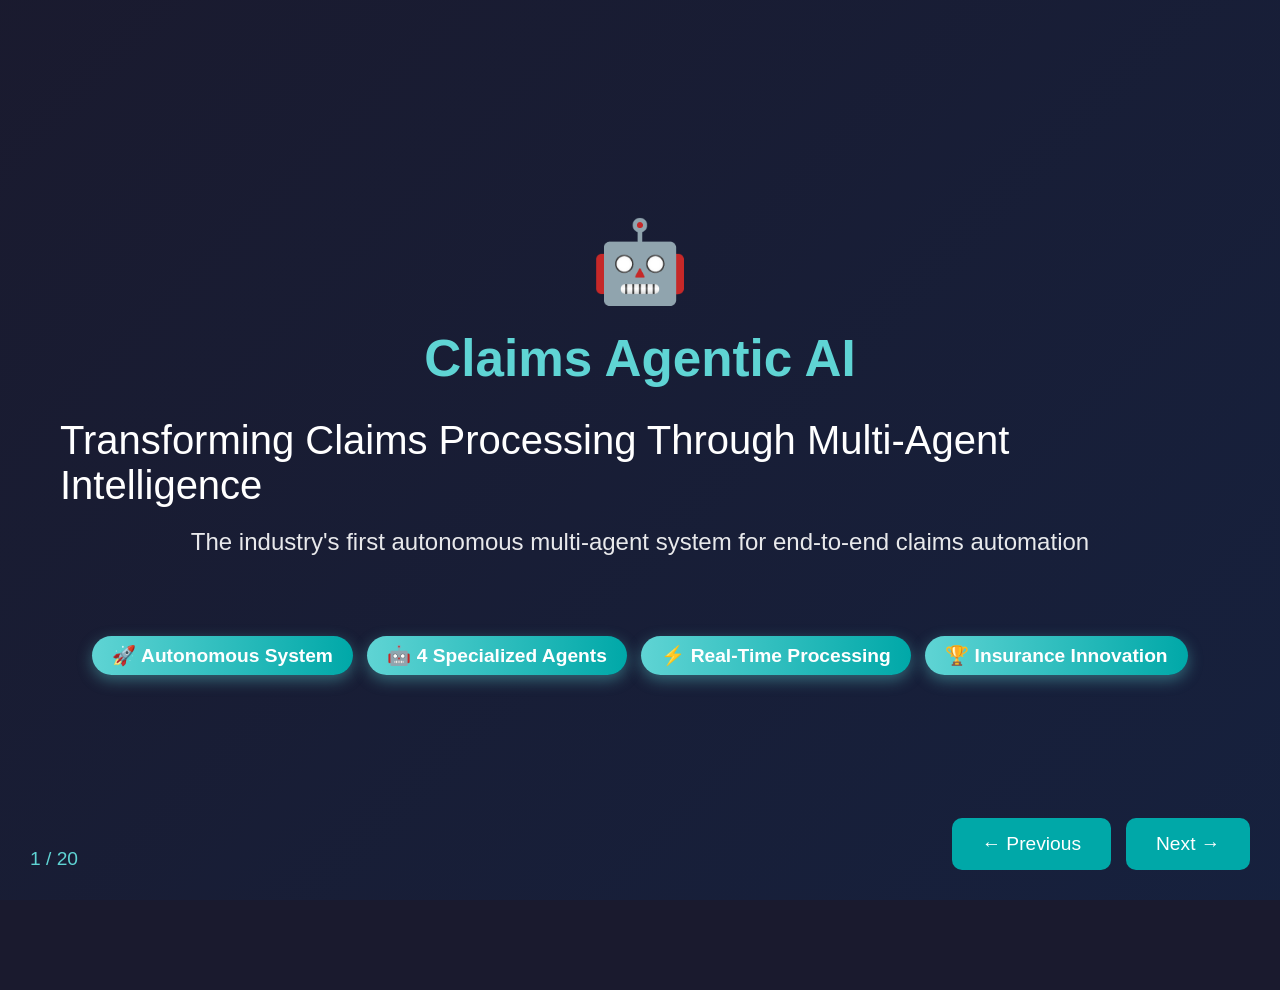
==== commit e7005b46: "Add files via upload" ====
--- a/index.html
+++ b/index.html
@@ -33,6 +33,14 @@
             display: flex;
             align-items: center;
             justify-content: center;
+            position: relative;
+        }
+
+        /* Prevent any unwanted scrolling or overflow */
+        html {
+            overflow: hidden;
+            width: 100%;
+            height: 100%;
         }
 
         .presentation {
@@ -42,22 +50,64 @@
             transform-origin: center center;
         }
 
-        /* Scale presentation to fit viewport */
-        @media screen and (max-width: 1919px) {
+        /* Scale presentation to fit viewport - improved responsive logic */
+        @media screen {
+            .presentation {
+                transform: scale(min(calc(100vw / 1920), calc(100vh / 1080)));
+            }
+        }
+
+        /* Ensure presentation stays centered and visible on all screens */
+        @media screen and (max-aspect-ratio: 16/9) {
             .presentation {
                 transform: scale(calc(100vw / 1920));
             }
         }
 
-        @media screen and (min-height: 1081px) {
+        @media screen and (min-aspect-ratio: 16/9) {
             .presentation {
                 transform: scale(calc(100vh / 1080));
             }
         }
 
-        @media screen and (min-width: 1920px) and (min-height: 1081px) {
+        /* Large presentation screens (4K, 8K, conference displays) */
+        @media screen and (min-width: 2560px) {
             .presentation {
                 transform: scale(min(calc(100vw / 1920), calc(100vh / 1080)));
+            }
+        }
+
+        @media screen and (min-width: 3840px) {
+            /* 4K displays - scale up for better visibility */
+            .presentation {
+                transform: scale(2);
+            }
+        }
+
+        @media screen and (min-width: 5120px) {
+            /* 5K and ultrawide displays */
+            .presentation {
+                transform: scale(2.5);
+            }
+        }
+
+        @media screen and (min-width: 7680px) {
+            /* 8K displays */
+            .presentation {
+                transform: scale(4);
+            }
+        }
+
+        /* Ensure minimum readable size on very small screens */
+        @media screen and (max-width: 768px) {
+            .presentation {
+                transform: scale(0.4);
+            }
+        }
+
+        @media screen and (max-height: 600px) {
+            .presentation {
+                transform: scale(0.5);
             }
         }
 
